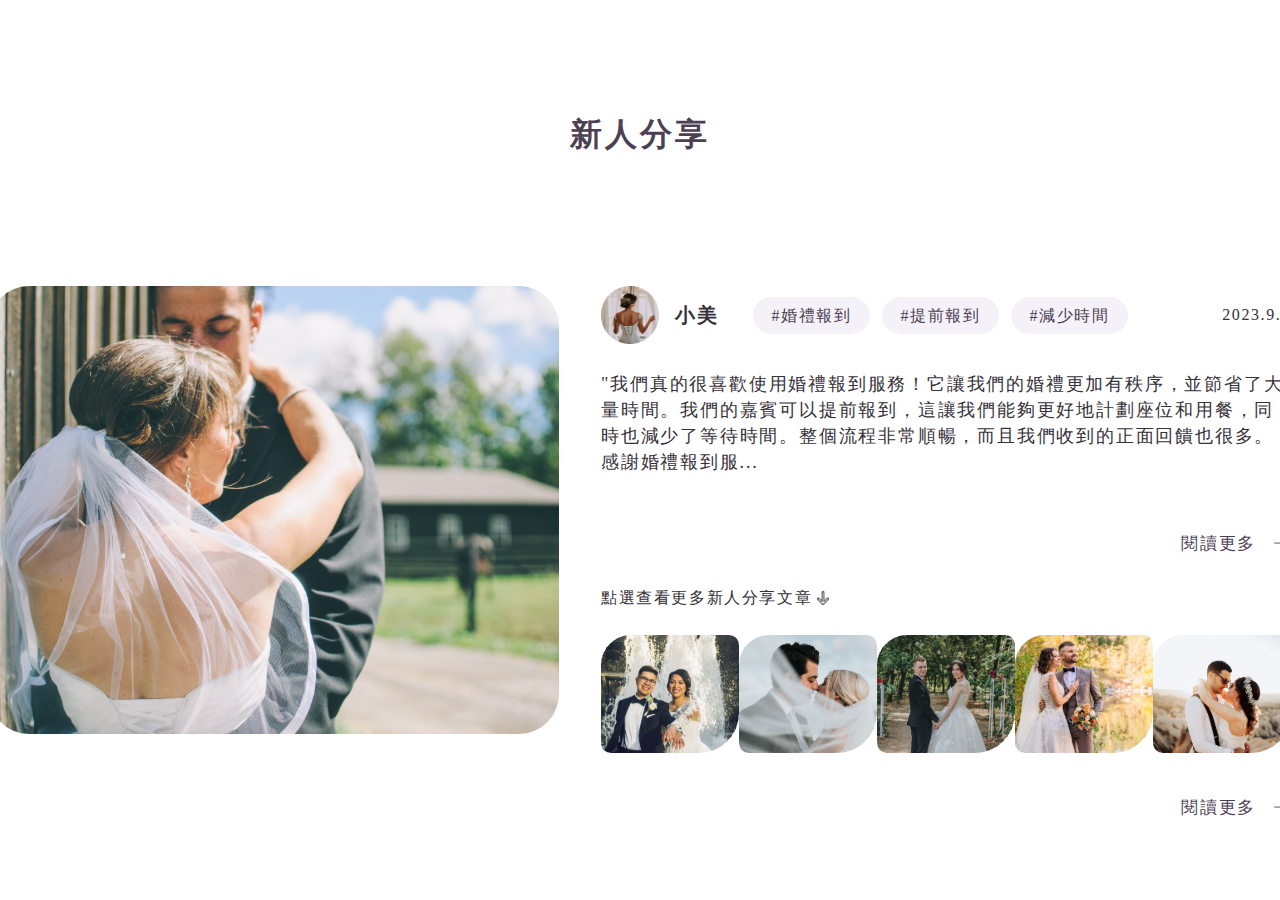
==== Share_by_newbies/index.html @ 31503022 "Updated" ====
<!DOCTYPE html>
<html>
  <head>
    <title>Page 2</title>
    <link rel="stylesheet" type="text/css" href="style.css" />
  </head>
  <body>
    <div class="container">
      <div class="title">新人分享</div>
      <div class="block">
        <div class="img">
          <img src="assets/image-large.png" />
        </div>
        <div class="content">
          <div class="content-title">
            <div class="content-user-block">
              <div class="user">
                <img src="assets/cover.png" />
                <span>小美</span>
              </div>
              <div class="tags">
                <div class="tag">#婚禮報到</div>
                <div class="tag">#提前報到</div>
                <div class="tag">#減少時間</div>
              </div>
            </div>
            <div class="date">2023.9.6</div>
          </div>
          <div class="desc">
            "我們真的很喜歡使用婚禮報到服務！它讓我們的婚禮更加有秩序，並節省了大量時間。我們的嘉賓可以提前報到，這讓我們能夠更好地計劃座位和用餐，同時也減少了等待時間。整個流程非常順暢，而且我們收到的正面回饋也很多。感謝婚禮報到服...
          </div>
          <div class="readmore">
            閱讀更多<img src="assets/icon-arrow.png" />
          </div>
          <div class="share">
            <div class="share-title">
              點選查看更多新人分享文章<img src="assets/icon-down.png" />
            </div>
            <div class="images">
              <img src="assets/image1.png" />
              <img src="assets/image2.png" />
              <img src="assets/image3.png" />
              <img src="assets/image4.png" />
              <img src="assets/image5.png" />
            </div>
            <div class="readmore">
              閱讀更多<img src="assets/icon-arrow.png" />
            </div>
          </div>
        </div>
      </div>
    </div>
  </body>
</html>
---- Share_by_newbies/style.css ----
body {
  margin: 0;
  padding: 0;
}

.container {
  display: flex;
  flex-direction: column;
  align-items: center;
  justify-content: center;
  padding-top: 113px;
}

.container .title {
  font-size: 32px;
  font-weight: 700;
  letter-spacing: 3.2px;
  line-height: 42px;
  color: rgba(76, 64, 83, 1);
  margin-bottom: 131px;
}

.container .block {
  display: flex;
  grid-gap: 42px;
  align-items: flex-start;
  justify-content: center;
}

.container .content {
  display: flex;
  flex-direction: column;
  max-width: 753px;
}

.container .content .content-title {
  display: flex;
  align-items: center;
  justify-content: space-between;
  margin-bottom: 27px;
}

.container .content .content-title .content-user-block {
  display: flex;
  align-items: center;
  grid-gap: 34px;
}

.container .content .content-title .content-user-block .user {
  display: flex;
  align-items: center;
  grid-gap: 16px;
}

.container .content .content-title .content-user-block .user span {
  font-size: 20px;
  font-weight: 600;
  letter-spacing: 2px;
  line-height: 27px;
  color: rgba(55, 49, 58, 1);
}

.container .content .content-title .content-user-block .tags {
  display: flex;
  align-items: center;
  justify-content: center;
  grid-gap: 12px;
}

.container .content .content-title .content-user-block .tags .tag {
  width: 117px;
  height: 37px;
  opacity: 1;
  border-radius: 19px;
  background: rgba(245, 241, 248, 1);
  font-size: 16px;
  font-weight: 400;
  letter-spacing: 1.6px;
  line-height: 21px;
  color: rgba(76, 64, 83, 1);
  display: flex;
  align-items: center;
  justify-content: center;
}

.container .content .content-title .date {
  font-size: 16px;
  font-weight: 400;
  letter-spacing: 1.6px;
  line-height: 18px;
  color: rgba(55, 49, 58, 1);
}

.container .content .desc {
  font-size: 18px;
  font-weight: 400;
  letter-spacing: 1.8px;
  line-height: 26.06px;
  color: rgba(55, 49, 58, 1);
  margin-bottom: 57px;
}

.container .content .readmore {
  font-size: 17px;
  font-weight: 400;
  letter-spacing: 1.7px;
  line-height: 23px;
  color: rgba(76, 64, 83, 1);
  display: flex;
  align-items: center;
  justify-content: flex-end;
  grid-gap: 18px;
  margin-bottom: 32px;
}

.container .content .readmore img {
  width: 17px;
}

.container .content .share .share-title {
  font-size: 16px;
  font-weight: 400;
  letter-spacing: 1.6px;
  line-height: 21px;
  color: rgba(55, 49, 58, 1);
  display: flex;
  align-items: center;
  justify-content: flex-start;
  grid-gap: 5px;
  margin-bottom: 27px;
}

.container .content .share .share-title img {
  width: 12px;
  height: 14px;
}

.container .content .share .images {
  display: flex;
  align-items: center;
  justify-content: space-between;
  margin-bottom: 43px;
}
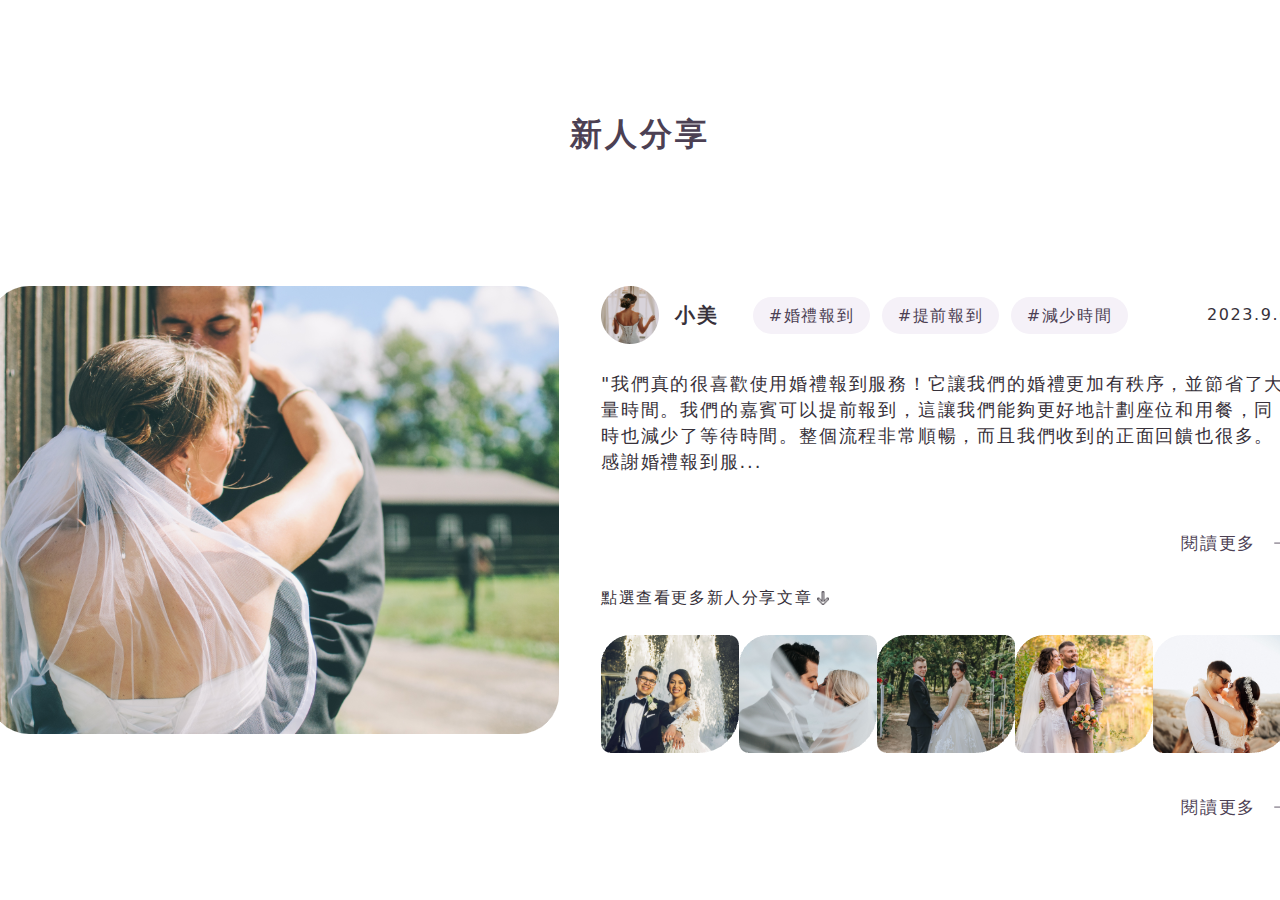
==== commit d63cd579: "Updated Share_by_newbies" ====
--- a/Share_by_newbies/index.html
+++ b/Share_by_newbies/index.html
@@ -1,27 +1,30 @@
 <!DOCTYPE html>
 <html>
   <head>
-    <title>Page 2</title>
+    <meta charset="utf-8">
+    <meta name="viewport" content="width=device-width, initial-scale=1">
+    <title>新人分享</title>
     <link rel="stylesheet" type="text/css" href="style.css" />
+    <link href="https://cdn.jsdelivr.net/npm/bootstrap@5.3.3/dist/css/bootstrap.min.css" rel="stylesheet" integrity="sha384-QWTKZyjpPEjISv5WaRU9OFeRpok6YctnYmDr5pNlyT2bRjXh0JMhjY6hW+ALEwIH" crossorigin="anonymous">
   </head>
   <body>
-    <div class="container">
+    <div class="main d-flex align-items-center justify-content-center flex-column">
       <div class="title">新人分享</div>
-      <div class="block">
+      <div class="block d-flex align-items-start justify-content-center">
         <div class="img">
           <img src="assets/image-large.png" />
         </div>
-        <div class="content">
-          <div class="content-title">
-            <div class="content-user-block">
-              <div class="user">
+        <div class="content d-flex flex-column">
+          <div class="content-title d-flex align-items-center justify-content-between">
+            <div class="content-user-block d-flex align-items-center">
+              <div class="user d-flex align-items-center">
                 <img src="assets/cover.png" />
                 <span>小美</span>
               </div>
-              <div class="tags">
-                <div class="tag">#婚禮報到</div>
-                <div class="tag">#提前報到</div>
-                <div class="tag">#減少時間</div>
+              <div class="tags d-flex align-items-center justify-content-center">
+                <div class="tag d-flex align-items-center justify-content-center">#婚禮報到</div>
+                <div class="tag d-flex align-items-center justify-content-center">#提前報到</div>
+                <div class="tag d-flex align-items-center justify-content-center">#減少時間</div>
               </div>
             </div>
             <div class="date">2023.9.6</div>
@@ -29,26 +32,27 @@
           <div class="desc">
             "我們真的很喜歡使用婚禮報到服務！它讓我們的婚禮更加有秩序，並節省了大量時間。我們的嘉賓可以提前報到，這讓我們能夠更好地計劃座位和用餐，同時也減少了等待時間。整個流程非常順暢，而且我們收到的正面回饋也很多。感謝婚禮報到服...
           </div>
-          <div class="readmore">
+          <div class="readmore d-flex align-items-center justify-content-end">
             閱讀更多<img src="assets/icon-arrow.png" />
           </div>
           <div class="share">
-            <div class="share-title">
+            <div class="share-title d-flex align-items-center justify-content-start">
               點選查看更多新人分享文章<img src="assets/icon-down.png" />
             </div>
-            <div class="images">
+            <div class="images d-flex align-items-center justify-content-between">
               <img src="assets/image1.png" />
               <img src="assets/image2.png" />
               <img src="assets/image3.png" />
               <img src="assets/image4.png" />
               <img src="assets/image5.png" />
             </div>
-            <div class="readmore">
+            <div class="readmore d-flex align-items-center justify-content-end">
               閱讀更多<img src="assets/icon-arrow.png" />
             </div>
           </div>
         </div>
       </div>
     </div>
+    <script src="https://cdn.jsdelivr.net/npm/bootstrap@5.3.3/dist/js/bootstrap.bundle.min.js" integrity="sha384-YvpcrYf0tY3lHB60NNkmXc5s9fDVZLESaAA55NDzOxhy9GkcIdslK1eN7N6jIeHz" crossorigin="anonymous"></script>
   </body>
 </html>
--- a/Share_by_newbies/style.css
+++ b/Share_by_newbies/style.css
@@ -3,15 +3,11 @@
   padding: 0;
 }
 
-.container {
-  display: flex;
-  flex-direction: column;
-  align-items: center;
-  justify-content: center;
+.main {
   padding-top: 113px;
 }
 
-.container .title {
+.main .title {
   font-size: 32px;
   font-weight: 700;
   letter-spacing: 3.2px;
@@ -20,39 +16,27 @@
   margin-bottom: 131px;
 }
 
-.container .block {
-  display: flex;
+.main .block {
   grid-gap: 42px;
-  align-items: flex-start;
-  justify-content: center;
 }
 
-.container .content {
-  display: flex;
-  flex-direction: column;
+.main .content {
   max-width: 753px;
 }
 
-.container .content .content-title {
-  display: flex;
-  align-items: center;
-  justify-content: space-between;
+.main .content .content-title {
   margin-bottom: 27px;
 }
 
-.container .content .content-title .content-user-block {
-  display: flex;
-  align-items: center;
+.main .content .content-title .content-user-block {
   grid-gap: 34px;
 }
 
-.container .content .content-title .content-user-block .user {
-  display: flex;
-  align-items: center;
+.main .content .content-title .content-user-block .user {
   grid-gap: 16px;
 }
 
-.container .content .content-title .content-user-block .user span {
+.main .content .content-title .content-user-block .user span {
   font-size: 20px;
   font-weight: 600;
   letter-spacing: 2px;
@@ -60,17 +44,13 @@
   color: rgba(55, 49, 58, 1);
 }
 
-.container .content .content-title .content-user-block .tags {
-  display: flex;
-  align-items: center;
-  justify-content: center;
+.main .content .content-title .content-user-block .tags {
   grid-gap: 12px;
 }
 
-.container .content .content-title .content-user-block .tags .tag {
+.main .content .content-title .content-user-block .tags .tag {
   width: 117px;
   height: 37px;
-  opacity: 1;
   border-radius: 19px;
   background: rgba(245, 241, 248, 1);
   font-size: 16px;
@@ -78,12 +58,9 @@
   letter-spacing: 1.6px;
   line-height: 21px;
   color: rgba(76, 64, 83, 1);
-  display: flex;
-  align-items: center;
-  justify-content: center;
 }
 
-.container .content .content-title .date {
+.main .content .content-title .date {
   font-size: 16px;
   font-weight: 400;
   letter-spacing: 1.6px;
@@ -91,7 +68,7 @@
   color: rgba(55, 49, 58, 1);
 }
 
-.container .content .desc {
+.main .content .desc {
   font-size: 18px;
   font-weight: 400;
   letter-spacing: 1.8px;
@@ -100,44 +77,35 @@
   margin-bottom: 57px;
 }
 
-.container .content .readmore {
+.main .content .readmore {
   font-size: 17px;
   font-weight: 400;
   letter-spacing: 1.7px;
   line-height: 23px;
   color: rgba(76, 64, 83, 1);
-  display: flex;
-  align-items: center;
-  justify-content: flex-end;
   grid-gap: 18px;
   margin-bottom: 32px;
 }
 
-.container .content .readmore img {
+.main .content .readmore img {
   width: 17px;
 }
 
-.container .content .share .share-title {
+.main .content .share .share-title {
   font-size: 16px;
   font-weight: 400;
   letter-spacing: 1.6px;
   line-height: 21px;
   color: rgba(55, 49, 58, 1);
-  display: flex;
-  align-items: center;
-  justify-content: flex-start;
   grid-gap: 5px;
   margin-bottom: 27px;
 }
 
-.container .content .share .share-title img {
+.main .content .share .share-title img {
   width: 12px;
   height: 14px;
 }
 
-.container .content .share .images {
-  display: flex;
-  align-items: center;
-  justify-content: space-between;
+.main .content .share .images {
   margin-bottom: 43px;
 }
